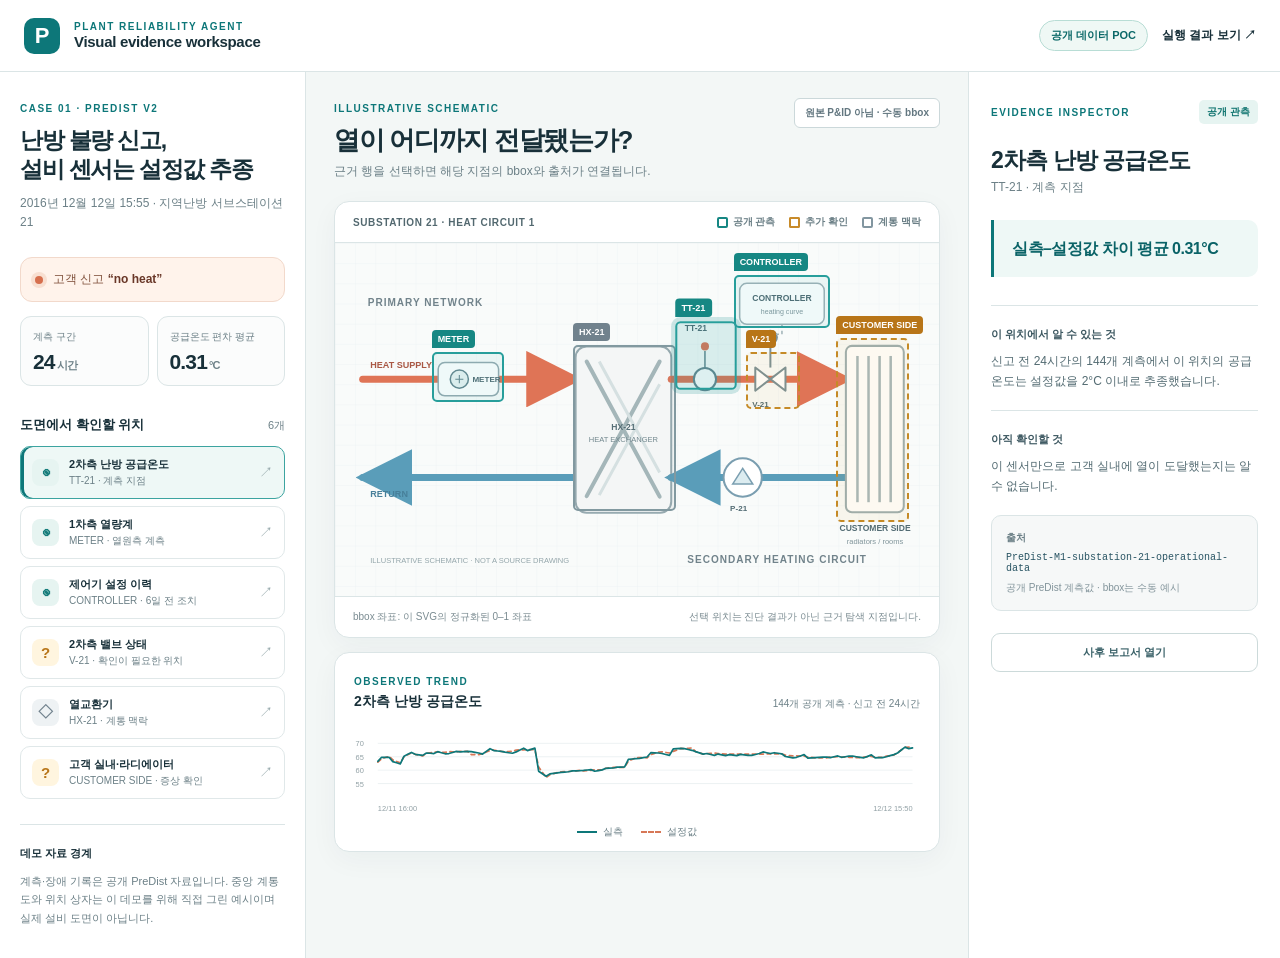
==== web/evidence.html @ fb697885 "Build evidence-led landing and public source previews" ====
<!doctype html>
<html lang="ko">
  <head>
    <meta charset="utf-8" />
    <meta name="viewport" content="width=device-width, initial-scale=1" />
    <title>Plant Reliability Agent · Visual Evidence</title>
    <link rel="stylesheet" href="./style.css" />
    <script src="./app.js" defer></script>
  </head>
  <body>
    <div class="app-shell">
      <header class="topbar">
        <div class="brand-mark" aria-hidden="true">P</div>
        <div class="brand-copy">
          <span class="eyebrow">PLANT RELIABILITY AGENT</span>
          <strong>Visual evidence workspace</strong>
        </div>
        <div class="topbar-spacer"></div>
        <span class="environment-pill">공개 데이터 POC</span>
        <a class="top-link" href="../POC_RESULT.md">실행 결과 보기 <span aria-hidden="true">↗</span></a>
      </header>

      <main class="workspace">
        <aside class="case-panel" aria-label="사건과 근거 목록">
          <div class="panel-heading">
            <span class="section-kicker">CASE 01 · PREDIST V2</span>
            <h1>난방 불량 신고,<br />설비 센서는 설정값 추종</h1>
            <p>2016년 12월 12일 15:55 · 지역난방 서브스테이션 21</p>
          </div>

          <div class="case-callout">
            <span class="callout-dot"></span>
            <span>고객 신고 <strong>“no heat”</strong></span>
          </div>

          <div class="metric-grid">
            <div class="metric"><span>계측 구간</span><strong>24<span>시간</span></strong></div>
            <div class="metric"><span>공급온도 편차 평균</span><strong>0.31<span>°C</span></strong></div>
          </div>

          <div class="list-heading">
            <h2>도면에서 확인할 위치</h2>
            <span>6개</span>
          </div>
          <div class="evidence-list" id="evidence-list"></div>

          <div class="sidebar-note">
            <strong>데모 자료 경계</strong>
            <p>계측·장애 기록은 공개 PreDist 자료입니다. 중앙 계통도와 위치 상자는 이 데모를 위해 직접 그린 예시이며 실제 설비 도면이 아닙니다.</p>
          </div>
        </aside>

        <section class="diagram-panel" aria-label="예시 계통도와 위치 상자">
          <div class="diagram-header">
            <div>
              <span class="section-kicker">ILLUSTRATIVE SCHEMATIC</span>
              <h2>열이 어디까지 전달됐는가?</h2>
              <p>근거 행을 선택하면 해당 지점의 bbox와 출처가 연결됩니다.</p>
            </div>
            <span class="drawing-state">원본 P&amp;ID 아님 · 수동 bbox</span>
          </div>

          <div class="canvas-card">
            <div class="canvas-toolbar">
              <span>SUBSTATION 21 · HEAT CIRCUIT 1</span>
              <div class="legend">
                <span><i class="legend-swatch observed"></i>공개 관측</span>
                <span><i class="legend-swatch missing"></i>추가 확인</span>
                <span><i class="legend-swatch context"></i>계통 맥락</span>
              </div>
            </div>
            <div class="diagram-canvas" id="diagram-canvas">
              <img src="./substation.svg" alt="지역난방 서브스테이션의 자체 제작 예시 계통도. 왼쪽에 1차 열원, 중앙에 열교환기, 오른쪽에 2차 난방 회로와 고객 측 라디에이터가 있다." />
              <div class="bbox-layer" id="bbox-layer"></div>
            </div>
            <div class="canvas-caption">
              <span>bbox 좌표: 이 SVG의 정규화된 0–1 좌표</span>
              <span>선택 위치는 진단 결과가 아닌 근거 탐색 지점입니다.</span>
            </div>
          </div>

          <div class="trend-card">
            <div class="trend-title">
              <div>
                <span class="section-kicker">OBSERVED TREND</span>
                <h3>2차측 난방 공급온도</h3>
              </div>
              <span class="trend-annotation">144개 공개 계측 · 신고 전 24시간</span>
            </div>
            <div id="trend-plot" class="trend-plot" aria-label="실측 공급온도와 설정값 추세 그래프"></div>
            <div class="trend-legend"><span><i class="line-key actual"></i>실측</span><span><i class="line-key setpoint"></i>설정값</span></div>
          </div>
        </section>

        <aside class="detail-panel" aria-live="polite" aria-label="선택한 위치의 근거">
          <div class="detail-top">
            <span class="section-kicker">EVIDENCE INSPECTOR</span>
            <span id="detail-status" class="status-badge"></span>
          </div>
          <h2 id="detail-title"></h2>
          <p class="detail-subtitle" id="detail-subtitle"></p>
          <div class="detail-value" id="detail-value"></div>
          <div class="detail-block">
            <span class="detail-label">이 위치에서 알 수 있는 것</span>
            <p id="detail-known"></p>
          </div>
          <div class="detail-block">
            <span class="detail-label">아직 확인할 것</span>
            <p id="detail-unknown"></p>
          </div>
          <div class="source-card">
            <span>출처</span>
            <code id="detail-source"></code>
            <small id="detail-provenance"></small>
          </div>
          <div class="detail-footer">
            <button id="outcome-toggle" type="button">사후 보고서 열기</button>
            <p id="outcome-panel" hidden>사후 보고서에는 제어 파라미터 설정 오류와 제어기 초기화가 기록돼 있습니다. 이 내용은 신고 시점의 에이전트 입력에서 제외했습니다.</p>
          </div>
        </aside>
      </main>
    </div>
  </body>
</html>
---- web/style.css ----
:root {
  color-scheme: light;
  --ink: #183039;
  --muted: #6c8087;
  --line: #dbe5e6;
  --soft: #f5f8f7;
  --teal: #0d7779;
  --teal-light: #e6f4f1;
  --amber: #b87518;
  --amber-light: #fff5df;
  --bluegray: #71828d;
}

* { box-sizing: border-box; }
body { margin: 0; font-family: Inter, "Apple SD Gothic Neo", "Noto Sans KR", Arial, sans-serif; color: var(--ink); background: #edf2f1; }
button, a { font: inherit; }
button { cursor: pointer; }
.app-shell { min-height: 100vh; }
.topbar { height: 72px; display: flex; align-items: center; gap: 14px; padding: 0 24px; background: #fff; border-bottom: 1px solid var(--line); }
.brand-mark { width: 36px; height: 36px; display: grid; place-items: center; border-radius: 10px; color: #fff; background: var(--teal); font-weight: 800; font-size: 22px; }
.brand-copy { display: flex; flex-direction: column; gap: 1px; }
.brand-copy strong { font-size: 15px; letter-spacing: -.02em; }
.eyebrow, .section-kicker { color: var(--teal); font-size: 10px; font-weight: 800; letter-spacing: .15em; }
.topbar-spacer { flex: 1; }
.environment-pill { padding: 7px 11px; border: 1px solid #b8ddd5; border-radius: 999px; color: #0a6868; background: #eff8f5; font-size: 11px; font-weight: 700; }
.top-link { color: var(--ink); text-decoration: none; font-size: 12px; font-weight: 700; }
.top-link:hover { color: var(--teal); }

.workspace { display: grid; grid-template-columns: 306px minmax(560px, 1fr) 312px; min-height: calc(100vh - 72px); max-width: 1800px; margin: 0 auto; }
.case-panel, .detail-panel { background: #fff; }
.case-panel { border-right: 1px solid var(--line); padding: 26px 20px 20px; }
.detail-panel { border-left: 1px solid var(--line); padding: 28px 22px 24px; }
.panel-heading h1 { margin: 10px 0 9px; font-size: 23px; line-height: 1.28; letter-spacing: -.055em; }
.panel-heading p, .diagram-header p { color: var(--muted); font-size: 12px; line-height: 1.6; margin: 0; }
.case-callout { display: flex; align-items: center; gap: 10px; margin: 25px 0 14px; padding: 13px 14px; background: #fff3eb; border: 1px solid #f2d9cb; border-radius: 12px; font-size: 12px; color: #80513c; }
.case-callout strong { color: #693728; }
.callout-dot { width: 8px; height: 8px; border-radius: 50%; background: #d66f4e; box-shadow: 0 0 0 4px #f8dfd1; }
.metric-grid { display: grid; grid-template-columns: 1fr 1fr; gap: 8px; }
.metric { padding: 13px 12px; border: 1px solid var(--line); border-radius: 11px; background: #fbfcfc; }
.metric > span { display: block; color: var(--muted); font-size: 10px; }
.metric strong { display: block; margin-top: 7px; font-size: 21px; line-height: 1; letter-spacing: -.04em; }
.metric strong span { margin-left: 2px; color: var(--muted); font-size: 11px; font-weight: 600; }
.list-heading { margin: 30px 0 12px; display: flex; align-items: center; justify-content: space-between; }
.list-heading h2 { font-size: 13px; margin: 0; }
.list-heading span { color: var(--muted); font-size: 11px; }
.evidence-list { display: grid; gap: 7px; }
.evidence-row { width: 100%; display: flex; align-items: center; gap: 10px; padding: 10px 11px; background: #fff; border: 1px solid #e0e8e9; border-radius: 10px; text-align: left; color: inherit; }
.evidence-row:hover, .evidence-row:focus-visible { border-color: #8bc5bf; outline: none; }
.evidence-row.selected { border-color: #3ca4a0; background: #eef8f6; box-shadow: inset 3px 0 0 var(--teal); }
.evidence-icon { display: grid; place-items: center; flex: 0 0 27px; height: 27px; border-radius: 8px; color: #167d7b; background: var(--teal-light); font-size: 15px; font-weight: 800; }
.evidence-row.missing .evidence-icon { color: var(--amber); background: var(--amber-light); }
.evidence-row.context .evidence-icon { color: var(--bluegray); background: #eef2f4; }
.evidence-copy { min-width: 0; display: grid; gap: 2px; }
.evidence-copy strong { font-size: 11px; overflow: hidden; text-overflow: ellipsis; white-space: nowrap; }
.evidence-copy small { color: var(--muted); font-size: 10px; }
.evidence-arrow { margin-left: auto; color: #9aacaf; font-size: 14px; }
.sidebar-note { border-top: 1px solid var(--line); margin-top: 25px; padding-top: 18px; }
.sidebar-note strong { font-size: 11px; }
.sidebar-note p { color: var(--muted); font-size: 11px; line-height: 1.65; }

.diagram-panel { padding: 26px 28px 32px; background: #f3f7f6; min-width: 0; }
.diagram-header { display: flex; align-items: flex-start; justify-content: space-between; gap: 18px; margin-bottom: 20px; }
.diagram-header h2 { font-size: 26px; margin: 7px 0 4px; letter-spacing: -.05em; }
.drawing-state { flex: none; padding: 7px 10px; border: 1px solid #cbd8da; border-radius: 6px; color: #637780; background: #fff; font-size: 10px; font-weight: 700; }
.canvas-card, .trend-card { background: #fff; border: 1px solid var(--line); border-radius: 15px; box-shadow: 0 8px 28px #19343d0b; overflow: hidden; }
.canvas-toolbar, .canvas-caption { display: flex; align-items: center; justify-content: space-between; gap: 12px; padding: 13px 18px; }
.canvas-toolbar { border-bottom: 1px solid var(--line); color: #52686f; font-size: 10px; font-weight: 800; letter-spacing: .06em; }
.legend { display: flex; gap: 14px; color: var(--muted); font-weight: 600; letter-spacing: 0; }
.legend span { display: flex; align-items: center; gap: 5px; }
.legend-swatch { width: 11px; height: 11px; border: 2px solid currentColor; border-radius: 2px; }
.legend-swatch.observed { color: #168783; }
.legend-swatch.missing { color: #c88b2a; border-style: dashed; }
.legend-swatch.context { color: #8296a0; }
.diagram-canvas { position: relative; width: 100%; aspect-ratio: 12 / 7; background: #f9fbfa; }
.diagram-canvas img { display: block; width: 100%; height: 100%; }
.bbox-layer { position: absolute; inset: 0; }
.bbox { position: absolute; padding: 0; background: #20a4a812; border: 2px solid #279e9b; border-radius: 5px; color: #126e72; transition: background .15s, box-shadow .15s, transform .15s; }
.bbox.missing { background: #dc9c2310; border-color: #c58a26; border-style: dashed; color: #996312; }
.bbox.context { background: #7b939415; border-color: #8299a0; color: #60777f; }
.bbox:hover, .bbox:focus-visible, .bbox.selected { outline: none; background: #1c979b26; box-shadow: 0 0 0 4px #168e8d33; transform: scale(1.025); z-index: 2; }
.bbox.missing:hover, .bbox.missing:focus-visible, .bbox.missing.selected { background: #e1a3282b; box-shadow: 0 0 0 4px #c4872730; }
.bbox-label { position: absolute; left: -2px; top: -24px; max-width: 170px; padding: 4px 6px; border-radius: 4px 4px 4px 0; background: #168783; color: #fff; font-size: 9px; font-weight: 800; white-space: nowrap; }
.bbox.missing .bbox-label { background: #b87518; }
.bbox.context .bbox-label { background: #71828d; }
.canvas-caption { border-top: 1px solid var(--line); color: #7a8b91; font-size: 10px; }
.trend-card { margin-top: 14px; padding: 18px 19px 12px; }
.trend-title { display: flex; justify-content: space-between; align-items: flex-end; }
.trend-title h3 { margin: 4px 0 0; font-size: 14px; }
.trend-annotation { color: var(--muted); font-size: 10px; }
.trend-plot { margin-top: 10px; min-height: 104px; color: var(--muted); font-size: 11px; }
.trend-plot svg { width: 100%; display: block; }
.grid-line { stroke: #e7eeef; stroke-width: 1; }
.axis-label, .time-label { fill: #91a0a5; font: 10px Arial,sans-serif; }
.time-label.end { text-anchor: end; }
.trend-line { fill: none; stroke-linecap: round; stroke-linejoin: round; stroke-width: 2.3; }
.trend-line.actual { stroke: #0d7779; }
.trend-line.setpoint { stroke: #d77756; stroke-dasharray: 5 5; }
.trend-legend { display: flex; justify-content: center; gap: 18px; color: var(--muted); font-size: 10px; }
.trend-legend span { display: flex; align-items: center; gap: 6px; }
.line-key { width: 20px; height: 0; border-top: 2px solid; }
.line-key.actual { border-color: #0d7779; }
.line-key.setpoint { border-color: #d77756; border-top-style: dashed; }

.detail-top { display: flex; justify-content: space-between; align-items: center; gap: 8px; }
.status-badge { padding: 5px 8px; border-radius: 5px; font-size: 10px; font-weight: 800; }
.status-badge.observed { color: #0f746f; background: var(--teal-light); }
.status-badge.missing { color: #a96e16; background: var(--amber-light); }
.status-badge.context { color: #627982; background: #edf2f3; }
.detail-panel h2 { margin: 22px 0 4px; font-size: 23px; line-height: 1.25; letter-spacing: -.04em; }
.detail-subtitle { margin: 0; color: var(--muted); font-size: 12px; }
.detail-value { margin: 24px 0 28px; padding: 17px 18px; background: #eef8f6; border-left: 3px solid var(--teal); border-radius: 0 10px 10px 0; color: #0a6367; font-size: 16px; line-height: 1.45; font-weight: 800; letter-spacing: -.03em; }
.detail-block { border-top: 1px solid var(--line); padding: 18px 0; }
.detail-label { color: #3d5861; font-size: 11px; font-weight: 800; }
.detail-block p { margin: 9px 0 0; color: #536b72; font-size: 12px; line-height: 1.7; }
.source-card { padding: 15px 14px; background: #f6f8f8; border: 1px solid var(--line); border-radius: 10px; display: grid; gap: 7px; }
.source-card span { color: var(--muted); font-size: 10px; font-weight: 800; }
.source-card code { overflow-wrap: anywhere; font-size: 10px; color: #285463; }
.source-card small { color: #81939a; font-size: 10px; line-height: 1.45; }
.detail-footer { margin-top: 22px; }
.detail-footer button { width: 100%; border: 1px solid #ccdada; border-radius: 9px; background: #fff; padding: 11px; color: #3b6269; font-size: 11px; font-weight: 800; }
.detail-footer button:hover, .detail-footer button:focus-visible { border-color: var(--teal); outline: none; }
.detail-footer p { background: #fff8e9; color: #805b25; padding: 12px; border-radius: 8px; font-size: 11px; line-height: 1.6; }

@media (max-width: 1260px) {
  .workspace { grid-template-columns: 265px minmax(430px, 1fr); }
  .detail-panel { grid-column: 1 / -1; border-left: 0; border-top: 1px solid var(--line); display: grid; grid-template-columns: repeat(2, minmax(0, 1fr)); gap: 0 24px; }
  .detail-top, .detail-panel h2, .detail-subtitle, .detail-value, .source-card, .detail-footer { grid-column: 1 / -1; }
}

@media (max-width: 800px) {
  .topbar { padding: 0 14px; }
  .top-link { display: none; }
  .workspace { display: flex; flex-direction: column; }
  .case-panel, .detail-panel { border: 0; }
  .diagram-panel { padding: 22px 14px; }
  .case-panel { padding: 22px 16px; }
  .detail-panel { display: block; padding: 24px 16px; }
  .diagram-header { display: block; }
  .diagram-header h2 { font-size: 22px; }
  .drawing-state { display: inline-block; margin-top: 10px; }
  .canvas-toolbar { display: block; }
  .legend { margin-top: 9px; flex-wrap: wrap; }
  .canvas-caption { display: block; line-height: 1.6; }
  .canvas-caption span { display: block; }
  .bbox-label { display: none; }
  .trend-annotation { display: none; }
}
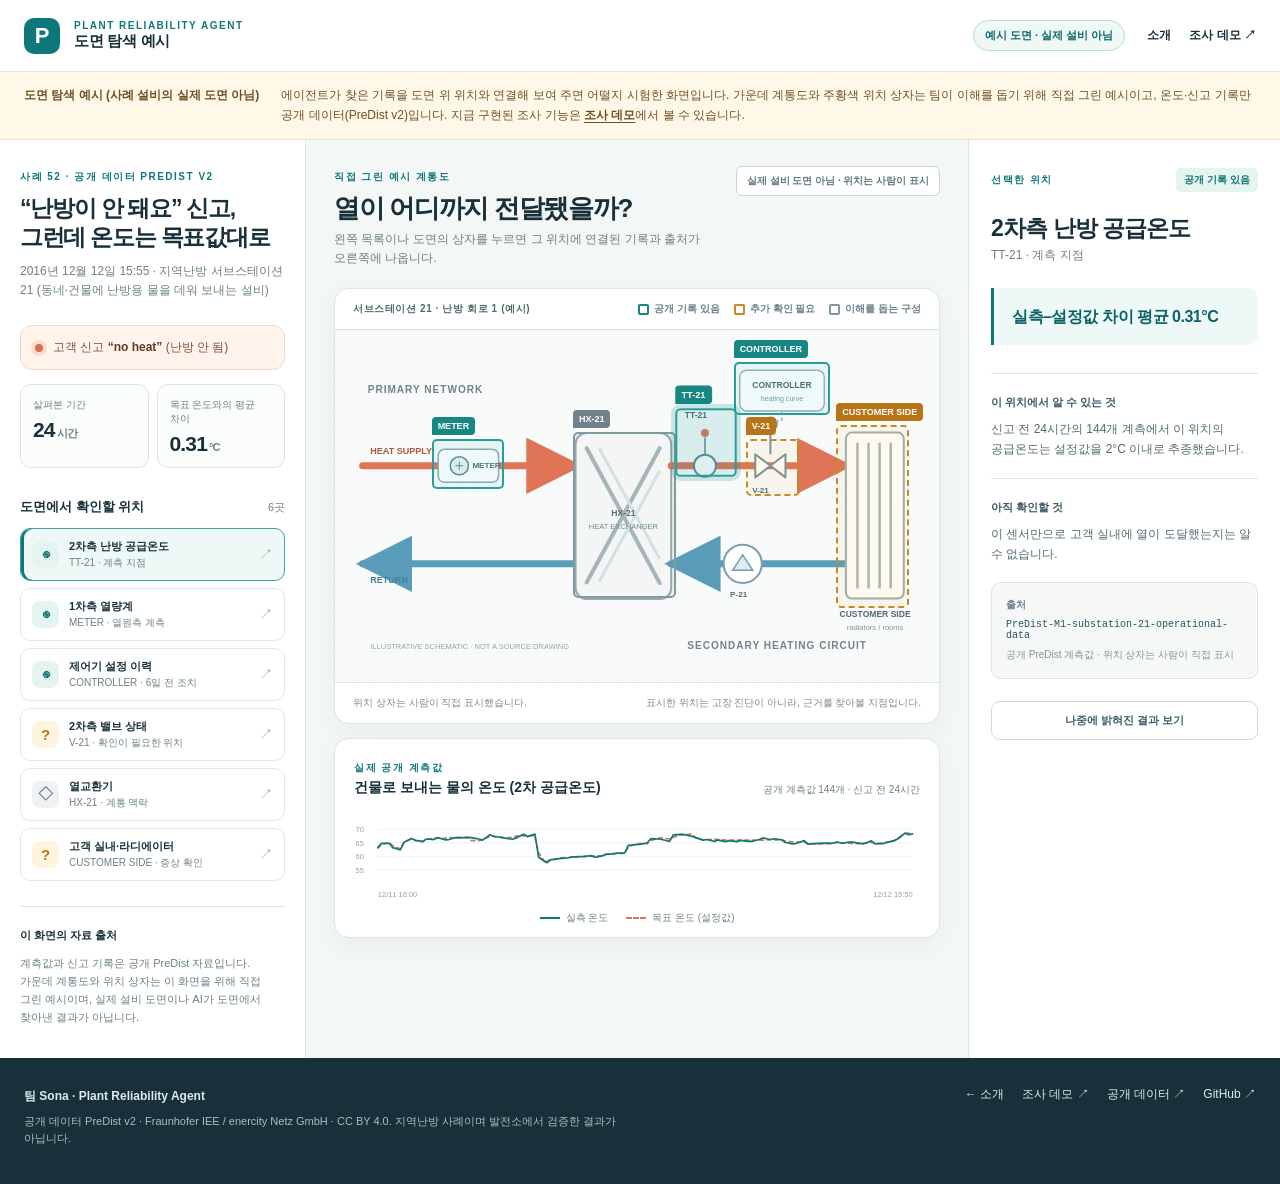
==== commit b7998a91: "Polish docs, packaging, CI and secondary demo pages - README and docs rewritten for outside readers;" ====
--- a/web/evidence.html
+++ b/web/evidence.html
@@ -3,98 +3,110 @@
   <head>
     <meta charset="utf-8" />
     <meta name="viewport" content="width=device-width, initial-scale=1" />
-    <title>Plant Reliability Agent · Visual Evidence</title>
+    <meta name="theme-color" content="#ffffff" />
+    <title>도면 탐색 예시 · Plant</title>
+    <meta name="description" content="팀 Sona의 도면 탐색 예시: 직접 그린 예시 계통도 위에서 공개 계측 기록이 어느 위치와 연결되는지 살펴봅니다. 실제 설비 도면이 아닙니다." />
     <link rel="stylesheet" href="./style.css" />
     <script src="./app.js" defer></script>
   </head>
   <body>
     <div class="app-shell">
       <header class="topbar">
-        <div class="brand-mark" aria-hidden="true">P</div>
-        <div class="brand-copy">
-          <span class="eyebrow">PLANT RELIABILITY AGENT</span>
-          <strong>Visual evidence workspace</strong>
-        </div>
+        <a class="brand-link" href="./index.html" aria-label="Plant 소개로 이동">
+          <span class="brand-mark" aria-hidden="true">P</span>
+          <span class="brand-copy">
+            <span class="eyebrow">PLANT RELIABILITY AGENT</span>
+            <strong>도면 탐색 예시</strong>
+          </span>
+        </a>
         <div class="topbar-spacer"></div>
-        <span class="environment-pill">공개 데이터 POC</span>
-        <a class="top-link" href="../POC_RESULT.md">실행 결과 보기 <span aria-hidden="true">↗</span></a>
+        <span class="environment-pill">예시 도면 · 실제 설비 아님</span>
+        <nav class="top-nav" aria-label="페이지 이동">
+          <a class="top-link" href="./index.html">소개</a>
+          <a class="top-link" href="./system2.html">조사 데모 <span aria-hidden="true">↗</span></a>
+        </nav>
       </header>
+
+      <div class="page-note" role="note">
+        <strong>도면 탐색 예시 (사례 설비의 실제 도면 아님)</strong>
+        <p>에이전트가 찾은 기록을 도면 위 위치와 연결해 보여 주면 어떨지 시험한 화면입니다. 가운데 계통도와 주황색 위치 상자는 팀이 이해를 돕기 위해 직접 그린 예시이고, 온도·신고 기록만 공개 데이터(PreDist v2)입니다. 지금 구현된 조사 기능은 <a href="./system2.html">조사 데모</a>에서 볼 수 있습니다.</p>
+      </div>
 
       <main class="workspace">
         <aside class="case-panel" aria-label="사건과 근거 목록">
           <div class="panel-heading">
-            <span class="section-kicker">CASE 01 · PREDIST V2</span>
-            <h1>난방 불량 신고,<br />설비 센서는 설정값 추종</h1>
-            <p>2016년 12월 12일 15:55 · 지역난방 서브스테이션 21</p>
+            <span class="section-kicker">사례 52 · 공개 데이터 PREDIST V2</span>
+            <h1>“난방이 안 돼요” 신고,<br />그런데 온도는 목표값대로</h1>
+            <p>2016년 12월 12일 15:55 · 지역난방 서브스테이션 21 (동네·건물에 난방용 물을 데워 보내는 설비)</p>
           </div>
 
           <div class="case-callout">
             <span class="callout-dot"></span>
-            <span>고객 신고 <strong>“no heat”</strong></span>
+            <span>고객 신고 <strong>“no heat”</strong> (난방 안 됨)</span>
           </div>
 
           <div class="metric-grid">
-            <div class="metric"><span>계측 구간</span><strong>24<span>시간</span></strong></div>
-            <div class="metric"><span>공급온도 편차 평균</span><strong>0.31<span>°C</span></strong></div>
+            <div class="metric"><span>살펴본 기간</span><strong>24<span>시간</span></strong></div>
+            <div class="metric"><span>목표 온도와의 평균 차이</span><strong>0.31<span>°C</span></strong></div>
           </div>
 
           <div class="list-heading">
             <h2>도면에서 확인할 위치</h2>
-            <span>6개</span>
+            <span>6곳</span>
           </div>
           <div class="evidence-list" id="evidence-list"></div>
 
           <div class="sidebar-note">
-            <strong>데모 자료 경계</strong>
-            <p>계측·장애 기록은 공개 PreDist 자료입니다. 중앙 계통도와 위치 상자는 이 데모를 위해 직접 그린 예시이며 실제 설비 도면이 아닙니다.</p>
+            <strong>이 화면의 자료 출처</strong>
+            <p>계측값과 신고 기록은 공개 PreDist 자료입니다. 가운데 계통도와 위치 상자는 이 화면을 위해 직접 그린 예시이며, 실제 설비 도면이나 AI가 도면에서 찾아낸 결과가 아닙니다.</p>
           </div>
         </aside>
 
         <section class="diagram-panel" aria-label="예시 계통도와 위치 상자">
           <div class="diagram-header">
             <div>
-              <span class="section-kicker">ILLUSTRATIVE SCHEMATIC</span>
-              <h2>열이 어디까지 전달됐는가?</h2>
-              <p>근거 행을 선택하면 해당 지점의 bbox와 출처가 연결됩니다.</p>
+              <span class="section-kicker">직접 그린 예시 계통도</span>
+              <h2>열이 어디까지 전달됐을까?</h2>
+              <p>왼쪽 목록이나 도면의 상자를 누르면 그 위치에 연결된 기록과 출처가 오른쪽에 나옵니다.</p>
             </div>
-            <span class="drawing-state">원본 P&amp;ID 아님 · 수동 bbox</span>
+            <span class="drawing-state">실제 설비 도면 아님 · 위치는 사람이 표시</span>
           </div>
 
           <div class="canvas-card">
             <div class="canvas-toolbar">
-              <span>SUBSTATION 21 · HEAT CIRCUIT 1</span>
+              <span>서브스테이션 21 · 난방 회로 1 (예시)</span>
               <div class="legend">
-                <span><i class="legend-swatch observed"></i>공개 관측</span>
-                <span><i class="legend-swatch missing"></i>추가 확인</span>
-                <span><i class="legend-swatch context"></i>계통 맥락</span>
+                <span><i class="legend-swatch observed"></i>공개 기록 있음</span>
+                <span><i class="legend-swatch missing"></i>추가 확인 필요</span>
+                <span><i class="legend-swatch context"></i>이해를 돕는 구성</span>
               </div>
             </div>
             <div class="diagram-canvas" id="diagram-canvas">
-              <img src="./substation.svg" alt="지역난방 서브스테이션의 자체 제작 예시 계통도. 왼쪽에 1차 열원, 중앙에 열교환기, 오른쪽에 2차 난방 회로와 고객 측 라디에이터가 있다." />
+              <img src="./substation.svg" alt="팀이 직접 그린 지역난방 서브스테이션 예시 계통도. 왼쪽에 도시 배관(1차) 열원, 가운데에 열교환기, 오른쪽에 건물 배관(2차) 난방 회로와 고객 쪽 라디에이터가 있다." />
               <div class="bbox-layer" id="bbox-layer"></div>
             </div>
             <div class="canvas-caption">
-              <span>bbox 좌표: 이 SVG의 정규화된 0–1 좌표</span>
-              <span>선택 위치는 진단 결과가 아닌 근거 탐색 지점입니다.</span>
+              <span>위치 상자는 사람이 직접 표시했습니다.</span>
+              <span>표시한 위치는 고장 진단이 아니라, 근거를 찾아볼 지점입니다.</span>
             </div>
           </div>
 
           <div class="trend-card">
             <div class="trend-title">
               <div>
-                <span class="section-kicker">OBSERVED TREND</span>
-                <h3>2차측 난방 공급온도</h3>
+                <span class="section-kicker">실제 공개 계측값</span>
+                <h3>건물로 보내는 물의 온도 (2차 공급온도)</h3>
               </div>
-              <span class="trend-annotation">144개 공개 계측 · 신고 전 24시간</span>
+              <span class="trend-annotation">공개 계측값 144개 · 신고 전 24시간</span>
             </div>
             <div id="trend-plot" class="trend-plot" aria-label="실측 공급온도와 설정값 추세 그래프"></div>
-            <div class="trend-legend"><span><i class="line-key actual"></i>실측</span><span><i class="line-key setpoint"></i>설정값</span></div>
+            <div class="trend-legend"><span><i class="line-key actual"></i>실측 온도</span><span><i class="line-key setpoint"></i>목표 온도 (설정값)</span></div>
           </div>
         </section>
 
         <aside class="detail-panel" aria-live="polite" aria-label="선택한 위치의 근거">
           <div class="detail-top">
-            <span class="section-kicker">EVIDENCE INSPECTOR</span>
+            <span class="section-kicker">선택한 위치</span>
             <span id="detail-status" class="status-badge"></span>
           </div>
           <h2 id="detail-title"></h2>
@@ -114,11 +126,16 @@
             <small id="detail-provenance"></small>
           </div>
           <div class="detail-footer">
-            <button id="outcome-toggle" type="button">사후 보고서 열기</button>
-            <p id="outcome-panel" hidden>사후 보고서에는 제어 파라미터 설정 오류와 제어기 초기화가 기록돼 있습니다. 이 내용은 신고 시점의 에이전트 입력에서 제외했습니다.</p>
+            <button id="outcome-toggle" type="button">나중에 밝혀진 결과 보기</button>
+            <p id="outcome-panel" hidden>공개된 사후 보고서에는 제어 설정 오류와 제어기 초기화가 기록돼 있습니다. 이 내용은 신고 시점에 에이전트에게 주는 자료에서 뺐습니다.</p>
           </div>
         </aside>
       </main>
+
+      <footer class="site-footer">
+        <div><b>팀 Sona · Plant Reliability Agent</b><p>공개 데이터 PreDist v2 · Fraunhofer IEE / enercity Netz GmbH · CC BY 4.0. 지역난방 사례이며 발전소에서 검증한 결과가 아닙니다.</p></div>
+        <nav aria-label="바닥글 링크"><a href="./index.html">← 소개</a><a href="./system2.html">조사 데모 ↗</a><a href="https://zenodo.org/records/19496480" target="_blank" rel="noreferrer">공개 데이터 ↗</a><a href="https://github.com/juyoungml/nvidia-hackathon" target="_blank" rel="noreferrer">GitHub ↗</a></nav>
+      </footer>
     </div>
   </body>
 </html>
--- a/web/style.css
+++ b/web/style.css
@@ -145,3 +145,29 @@
   .bbox-label { display: none; }
   .trend-annotation { display: none; }
 }
+
+.brand-link { display: flex; align-items: center; gap: 14px; color: inherit; text-decoration: none; min-width: 0; }
+.top-nav { display: flex; gap: 18px; margin-left: 8px; }
+.page-note { display: flex; gap: 22px; align-items: baseline; padding: 13px 24px; background: #fff8e9; border-bottom: 1px solid #efdcb8; color: #6f5022; }
+.page-note strong { flex: none; font-size: 12px; }
+.page-note p { margin: 0; font-size: 12px; line-height: 1.7; }
+.page-note a { color: inherit; font-weight: 700; text-underline-offset: 3px; }
+.site-footer { display: flex; justify-content: space-between; gap: 24px; padding: 28px 24px 36px; background: #183039; color: #dfeaea; }
+.site-footer b { font-size: 12px; }
+.site-footer p { margin: 8px 0 0; max-width: 640px; color: #a9bfc1; font-size: 11px; line-height: 1.6; }
+.site-footer nav { display: flex; gap: 18px; flex-wrap: wrap; align-items: flex-start; font-size: 12px; }
+.site-footer a { color: inherit; text-decoration: none; white-space: nowrap; }
+.site-footer a:hover, .page-note a:hover { text-decoration: underline; }
+
+@media (max-width: 800px) {
+  .topbar { height: auto; min-height: 64px; flex-wrap: wrap; padding: 12px 14px; row-gap: 8px; }
+  .environment-pill { order: 3; }
+  .top-nav { margin-left: auto; gap: 14px; }
+  .top-nav .top-link { display: inline; }
+  .page-note { display: block; padding: 12px 16px; }
+  .page-note p { margin-top: 6px; }
+  .site-footer { display: block; padding: 26px 16px 32px; }
+  .site-footer nav { margin-top: 18px; }
+}
+
+body { word-break: keep-all; overflow-wrap: break-word; }
